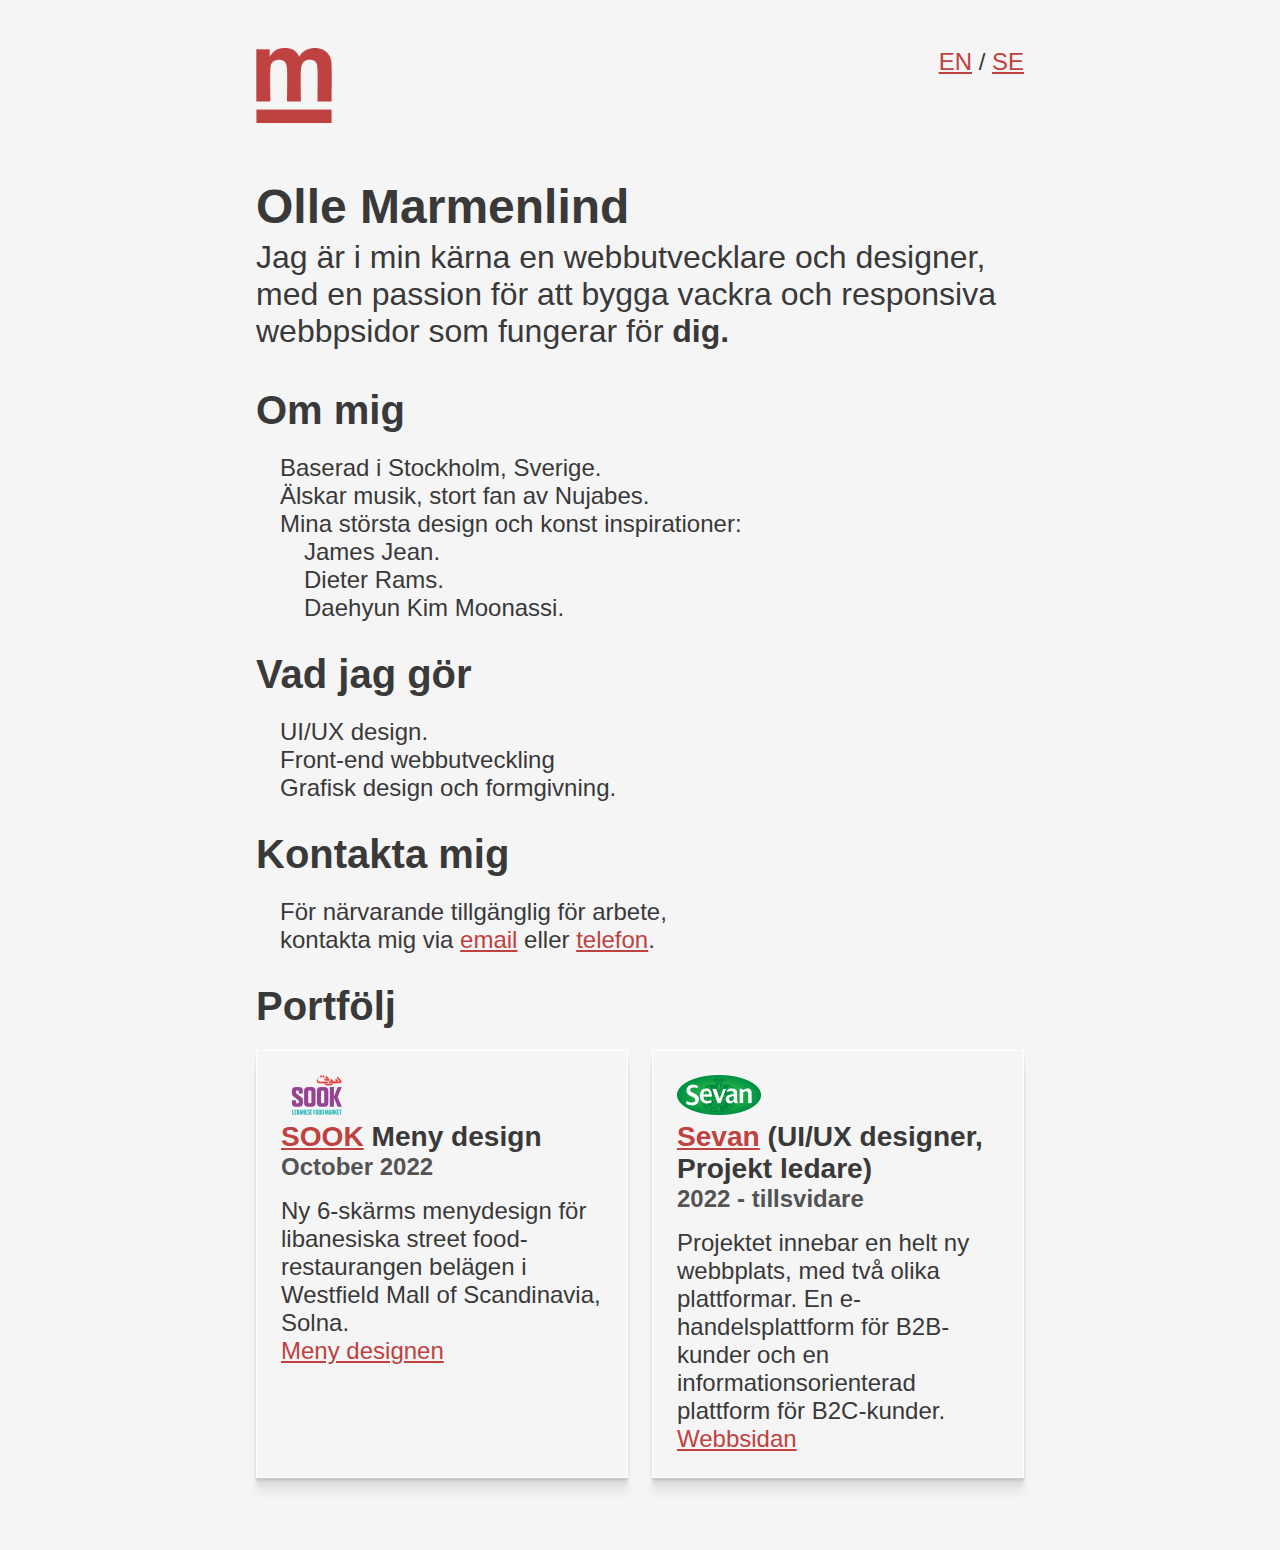
==== index_se.html @ 2637e599 "Update index_se.html" ====
<!DOCTYPE html>
<html lang="en">
<head>
  <meta charset="UTF-8">
  <meta http-equiv="X-UA-Compatible" content="IE=edge">
  <meta name="viewport" content="width=device-width, initial-scale=1.0">
  <title>Marmenlind</title>
  <meta name="desription" content="I’m a front end developer and designer a heart, with a passion to build beautiful and responsive
  websites that work for *you*">
  <meta name="author" content="Olle Marmenlind">
  <link rel="stylesheet" href="style.css">
  <link rel="icon" href="/marmeno-logo-50px.png">

  <!-- Google Tag Manager -->
<script>(function(w,d,s,l,i){w[l]=w[l]||[];w[l].push({'gtm.start':
  new Date().getTime(),event:'gtm.js'});var f=d.getElementsByTagName(s)[0],
  j=d.createElement(s),dl=l!='dataLayer'?'&l='+l:'';j.async=true;j.src=
  'https://www.googletagmanager.com/gtm.js?id='+i+dl;f.parentNode.insertBefore(j,f);
  })(window,document,'script','dataLayer','GTM-N53RNCM');</script>
  <!-- End Google Tag Manager -->

</head>
<body>

  <!-- Google Tag Manager (noscript) -->
<noscript><iframe src="https://www.googletagmanager.com/ns.html?id=GTM-N53RNCM"
  height="0" width="0" style="display:none;visibility:hidden"></iframe></noscript>
  <!-- End Google Tag Manager (noscript) -->
  
  <div class="wrapper">
    <div class="header">
      <a href="index.html">
        <img src="marmeno-logo.png" alt="marmenlind-logo" height="75px">
      </a>
      <p><a href="index.html">EN</a> / <a href="index_se.html">SE</a></p>
    </div>

    <div class="mainContent">
      <section class="intro">
        <h1>Olle Marmenlind</h1>
        <p>Jag är i min kärna en webbutvecklare och designer, med en passion för att bygga vackra och responsiva webbpsidor som fungerar för <b>dig.</b></p>
      </section>

      <section class="aboutMe">
        <h2>Om mig</h2>
        <ul>
          <li>Baserad i Stockholm, Sverige.</li>
          <li>Älskar musik, stort fan av Nujabes.</li>
          <li>Mina största design och konst inspirationer:
            <ul>
              <li>James Jean.</li>
              <li>Dieter Rams.</li>
              <li>Daehyun Kim Moonassi.</li>
            </ul>
          </li>
        </ul>
      </section>

      <section>
        <h2>Vad jag gör</h2>
        <ul>
          <li>UI/UX design.</li>
          <li>Front-end webbutveckling</li>
          <li>Grafisk design och formgivning.</li>
        </ul>
      </section>

      <section>
        <h2>Kontakta mig</h2>
          <ul>
            <li>
              <p>För närvarande tillgänglig för arbete,<br>
              kontakta mig via <a href=mailto:ollemarmenlind02@gmail.com>email</a> eller <a href="tel:+46724263799">telefon</a>.</p>
            </li>
        </ul>
      </section>

      <section>
        <h2>Portfölj</h2>
        <ul class="cards">
          <li class="card">
            <span>
              <a href="sook.html"><img src="/sook.png" alt="sook-logo" height="40px"></a>
              <h3><a href="sook.html">SOOK</a> Meny design</h3>
              <h4>October 2022</h4>
            </span>
              <p>
                Ny 6-skärms menydesign för libanesiska street food-restaurangen belägen i Westfield Mall of Scandinavia, Solna.
                <br>
                <a href="sook_se.html">Meny designen</a>
              </p>
          </li>
          <li class="card">
              <span>
                <a href="https://sevan.se"><img src="/sevan.png" alt="Sevan-logo" height="40px"></a>
                <h3><a href="https://sevan.se" target="_blank">Sevan</a> (UI/UX designer, Projekt ledare)</h3>
                <h4>2022 - tillsvidare</h4>
              </span>
                <p>
                  Projektet innebar en helt ny webbplats, med två olika plattformar. En e-handelsplattform för B2B-kunder och en informationsorienterad plattform för B2C-kunder.
                  <br>
                  <a href="https://www.sevan.se" target="_blank">Webbsidan</a>
                </p>
          </li>
        </ul>
      </section>
    </div>

  </div>
</body>
</html>
---- style.css ----
:root {
  --red: #BF4140;
  --white: #F5F5F5;
  --dark-grey: #39393A;
  --light-grey: #535353;
  --body-padding:1.5rem;
  --color--background:var(--white);
  --color--primary:var(--red);
  --color--text:var(--dark-grey);
  --font-family--primary: Helvetica, Arial, sans-serif;
  --breakpoint-large:64rem;
  --breakpoint-medium:48rem;
  --breakpoint-medium-large:56rem;
  --breakpoint-small:30rem;
  --breakpoint-small-medium:38rem
}

* {
  font-family: var(--font-family--primary);
  color: var(--dark-grey);
  margin: 0;
}

body,
html {
 margin:0;
 padding:0
}

ul,ol { list-style: none; }

html {
  background-color: var(--color--background);
}

body {
  margin:auto;
  padding:1.5rem;
  padding:var(--body-padding);
 }

@media(min-width:48rem) {
 body {
  --body-padding:3rem
 }
}

h1, h2, h3, h4 {
  margin-top: 0;
  margin-bottom: 1rem;
}

h1 {
  font-size: 3rem;
  line-height: 4rem;
}

h2 {
  font-size: 2.5rem;
  line-height: 3.5rem;
}

ul {
  padding: 0 0 0 1.5rem;
  margin-bottom: 1.5rem;
}

li {
  font-size: 1.5rem;
}

p {
  margin-top: 0;
  margin-bottom: 1.5rem;
  font-size: 1.5rem;
}

a {
  color: var(--red);
}

.wrapper {
  margin:auto;
  max-width:48rem;
  max-width:var(--breakpoint-medium);
}

.header {
  display: flex;
  justify-content: space-between;
}


.header > a > img {
  margin-bottom: 3rem;
}

.intro {
  margin-bottom: 2rem;
}

.intro > h1 {
  margin-bottom: 0rem;
}

.intro > p {
  font-size: 2rem;
}

.cards {
  list-style: none;
  padding: 0;
  display: grid;
  grid-template-columns: 1fr;
  gap: 1.5rem;
}

@media(min-width:38rem) {
  .cards {
   grid-template-columns:1fr 1fr;
   gap: 1.5rem;
  }
 }

.card {
  border:1px solid #fff;
  border-radius:.375rem;
  border-radius:calc(var(--line-height)*0.25);
  box-shadow:0 2px 1px rgba(0,0,0,.05),0 4px 2px rgba(0,0,0,.05),0 8px 4px rgba(0,0,0,.05),0 16px 8px rgba(0,0,0,.05);
  padding:1.5rem;
}

.cards p {
  margin: 0;
}


.card > span > h3 {
  margin-bottom: 0 !important;
}

.card > span > h4 {
  color: var(--light-grey);
}

.menuCards {
  list-style: none;
  padding: 0;
  display: flex;
  max-width: 48rem;
  flex-wrap: wrap;
  justify-content: center;
  row-gap: 1.5rem;
}

@media(min-width:38rem) {
  .menuCards {
   
   gap: 1.5rem;
  }
 }

 .menuCards > li {
  flex-grow: 1;
  width: 15rem;
  display: flex;
  justify-content: center;
 }

 .menuCards img {
  max-width: 100%;
  max-height: 100%;
  object-fit: contain;
 }
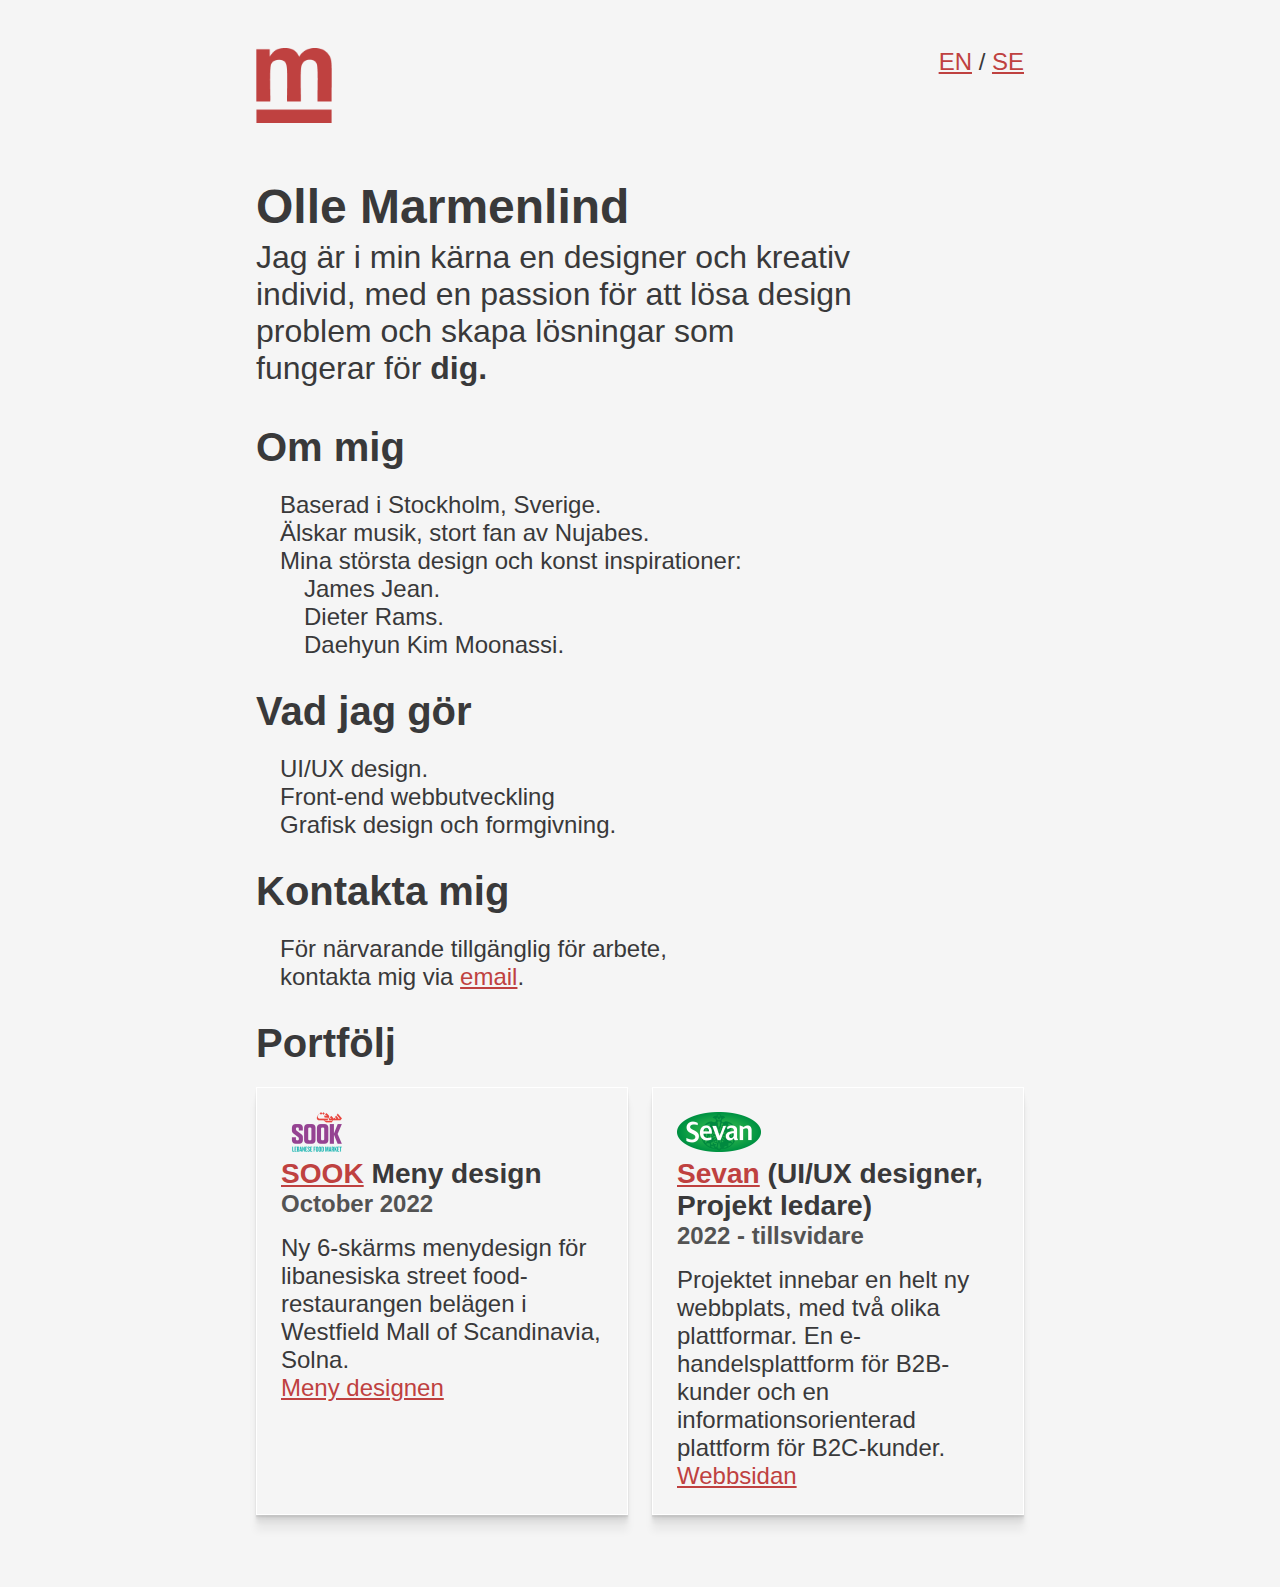
==== commit 875f6770: "update intro" ====
--- a/index_se.html
+++ b/index_se.html
@@ -38,7 +38,7 @@
     <div class="mainContent">
       <section class="intro">
         <h1>Olle Marmenlind</h1>
-        <p>Jag är i min kärna en webbutvecklare och designer, med en passion för att bygga vackra och responsiva webbpsidor som fungerar för <b>dig.</b></p>
+        <p>Jag är i min kärna en designer och kreativ individ, med en passion för att lösa design problem och skapa lösningar som fungerar för <b>dig.</b></p>
       </section>
 
       <section class="aboutMe">
@@ -70,7 +70,7 @@
           <ul>
             <li>
               <p>För närvarande tillgänglig för arbete,<br>
-              kontakta mig via <a href=mailto:ollemarmenlind02@gmail.com>email</a> eller <a href="tel:+46724263799">telefon</a>.</p>
+              kontakta mig via <a href=mailto:ollemarmenlind02@gmail.com>email</a>.</p>
             </li>
         </ul>
       </section>
--- a/style.css
+++ b/style.css
@@ -97,6 +97,7 @@
 
 .intro {
   margin-bottom: 2rem;
+  max-width: 600px;
 }
 
 .intro > h1 {
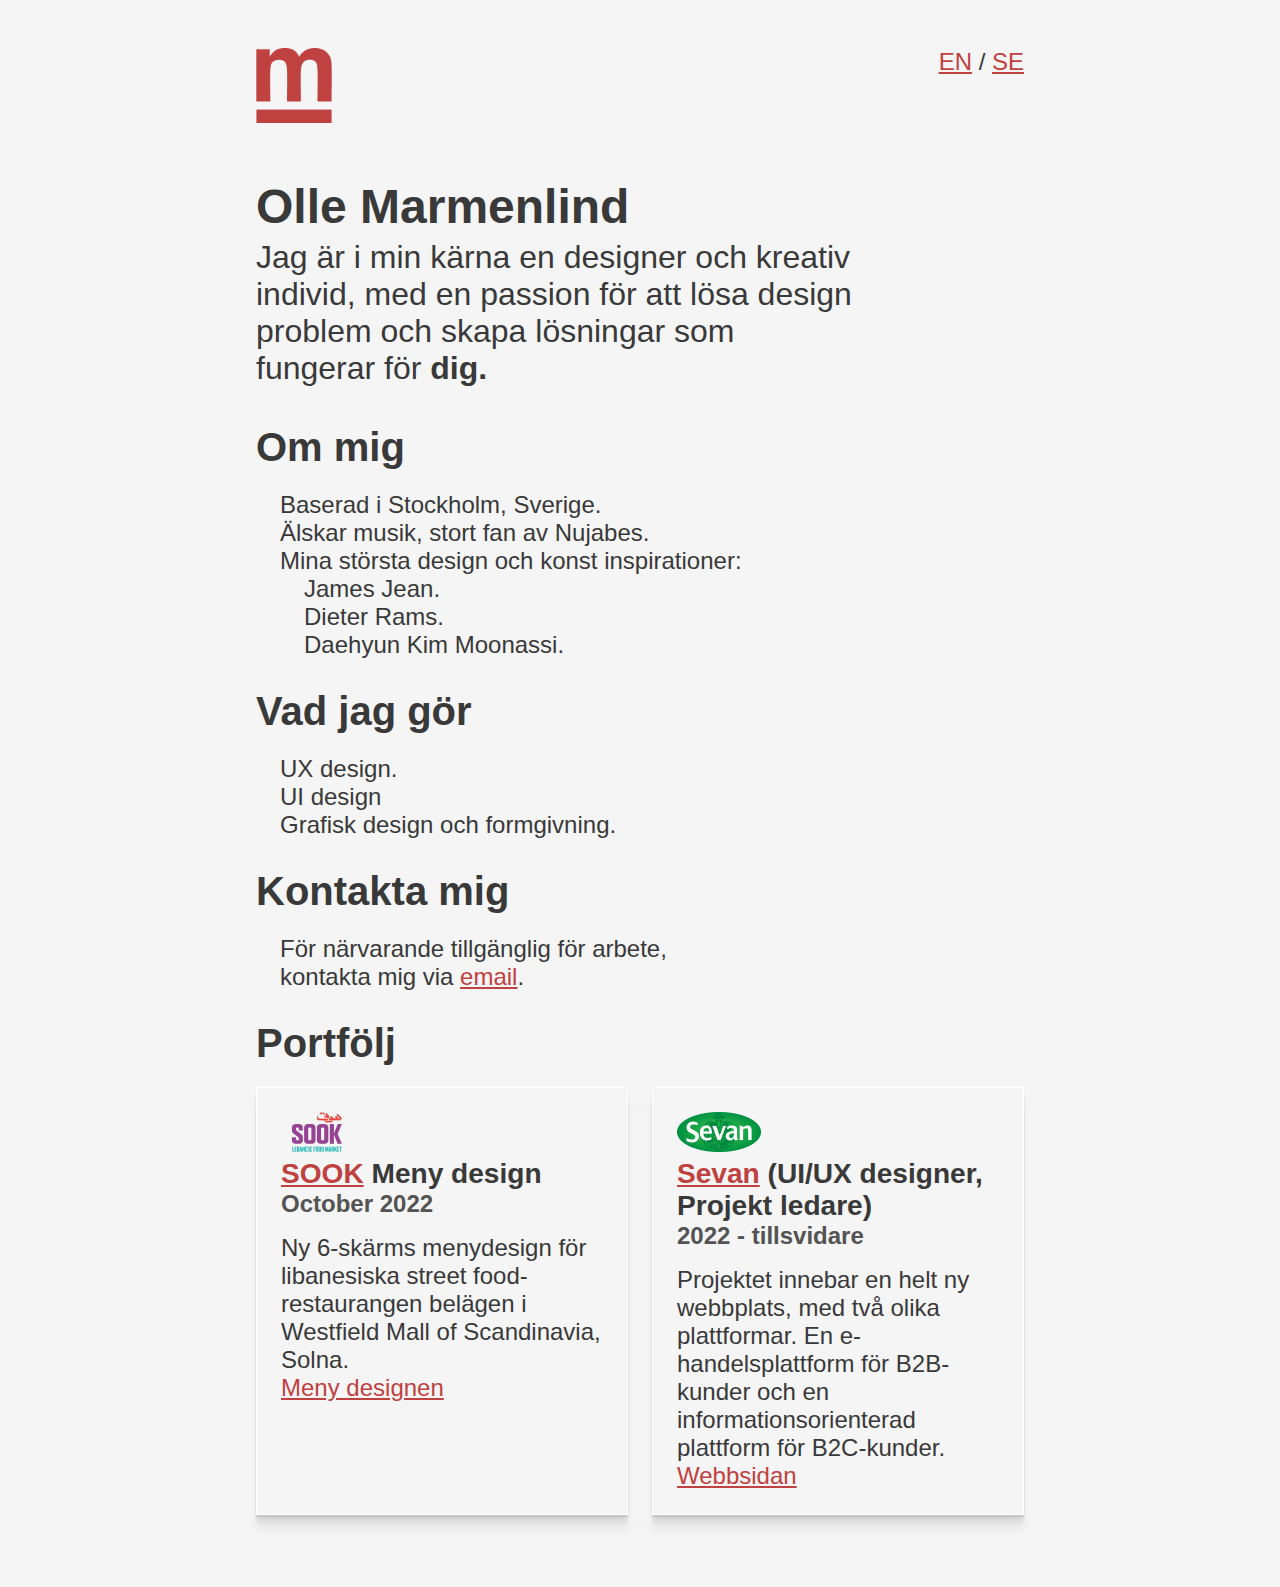
==== commit 2cb42e50: "update" ====
--- a/index_se.html
+++ b/index_se.html
@@ -59,8 +59,8 @@
       <section>
         <h2>Vad jag gör</h2>
         <ul>
-          <li>UI/UX design.</li>
-          <li>Front-end webbutveckling</li>
+          <li>UX design.</li>
+          <li>UI design</li>
           <li>Grafisk design och formgivning.</li>
         </ul>
       </section>
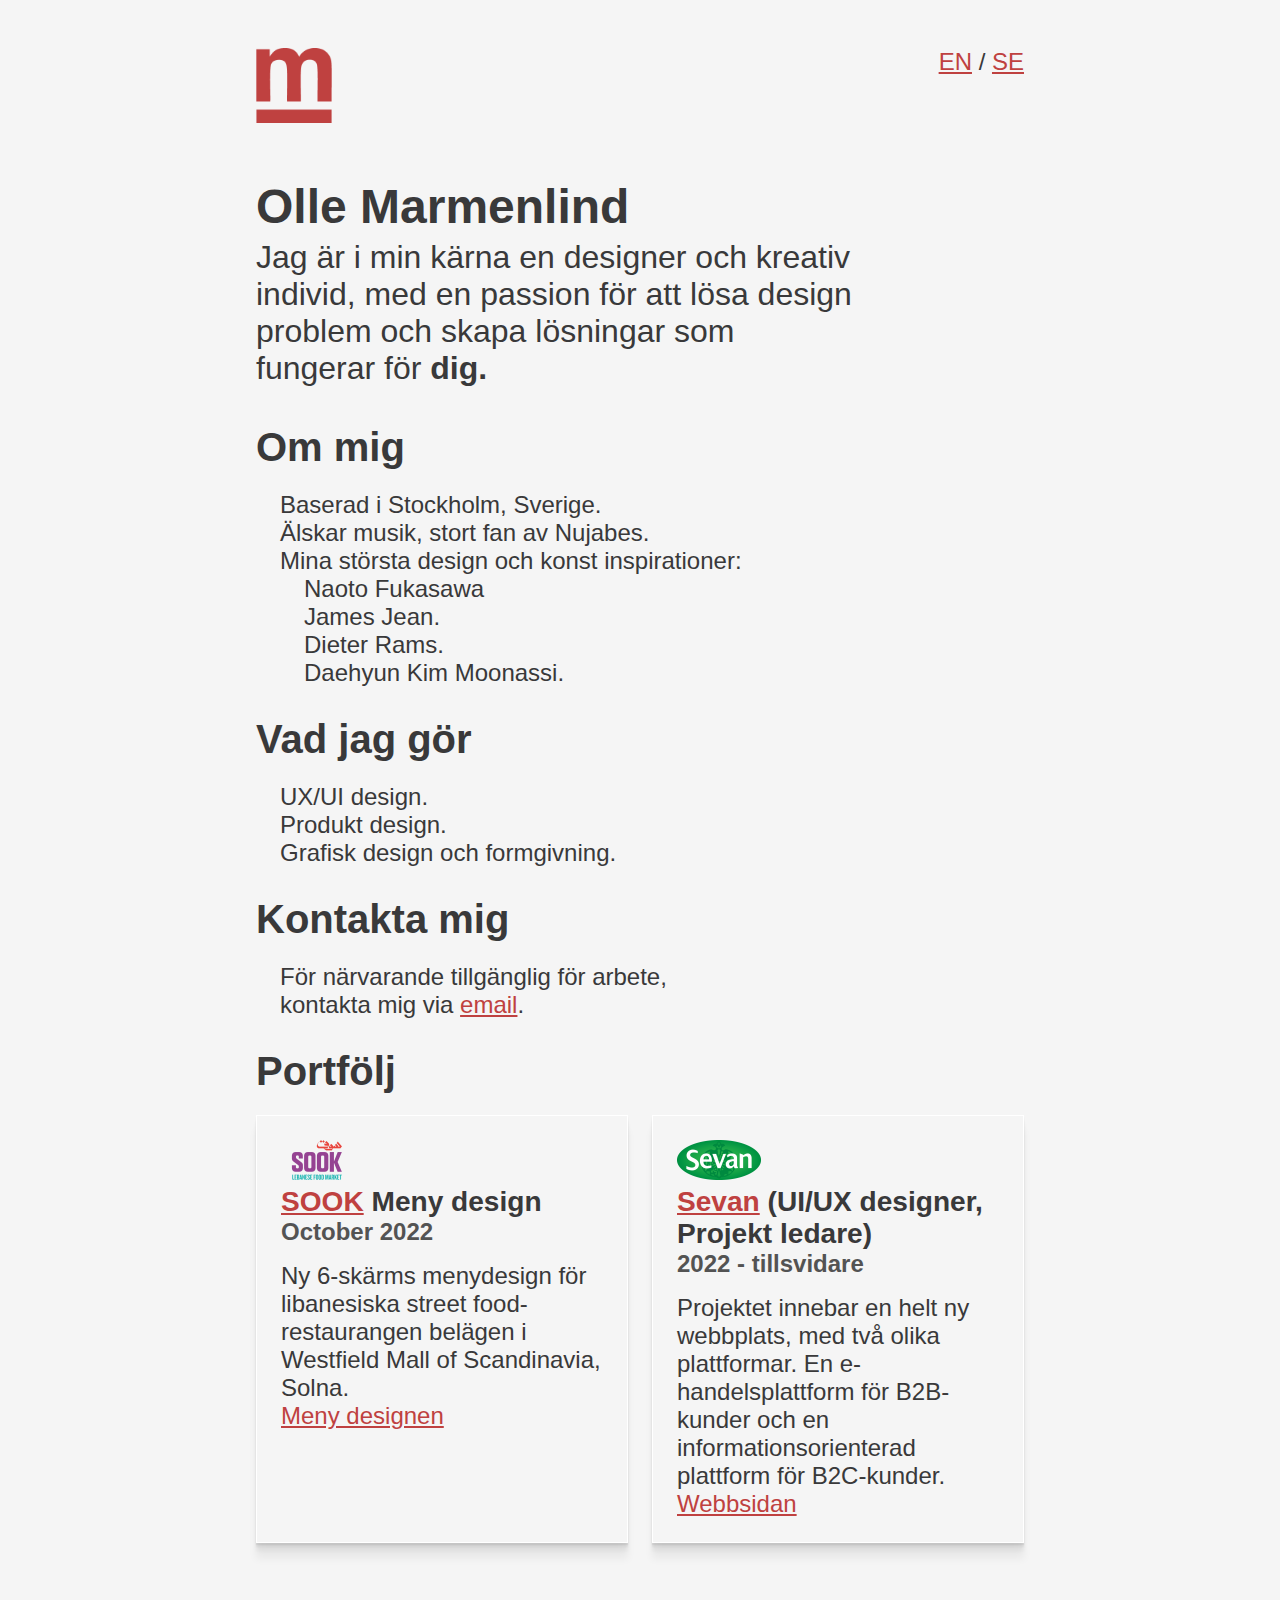
==== commit d67e2e2e: "update" ====
--- a/index_se.html
+++ b/index_se.html
@@ -48,6 +48,7 @@
           <li>Älskar musik, stort fan av Nujabes.</li>
           <li>Mina största design och konst inspirationer:
             <ul>
+              <li>Naoto Fukasawa</li>
               <li>James Jean.</li>
               <li>Dieter Rams.</li>
               <li>Daehyun Kim Moonassi.</li>
@@ -59,8 +60,8 @@
       <section>
         <h2>Vad jag gör</h2>
         <ul>
-          <li>UX design.</li>
-          <li>UI design</li>
+          <li>UX/UI design.</li>
+          <li>Produkt design.</li>
           <li>Grafisk design och formgivning.</li>
         </ul>
       </section>
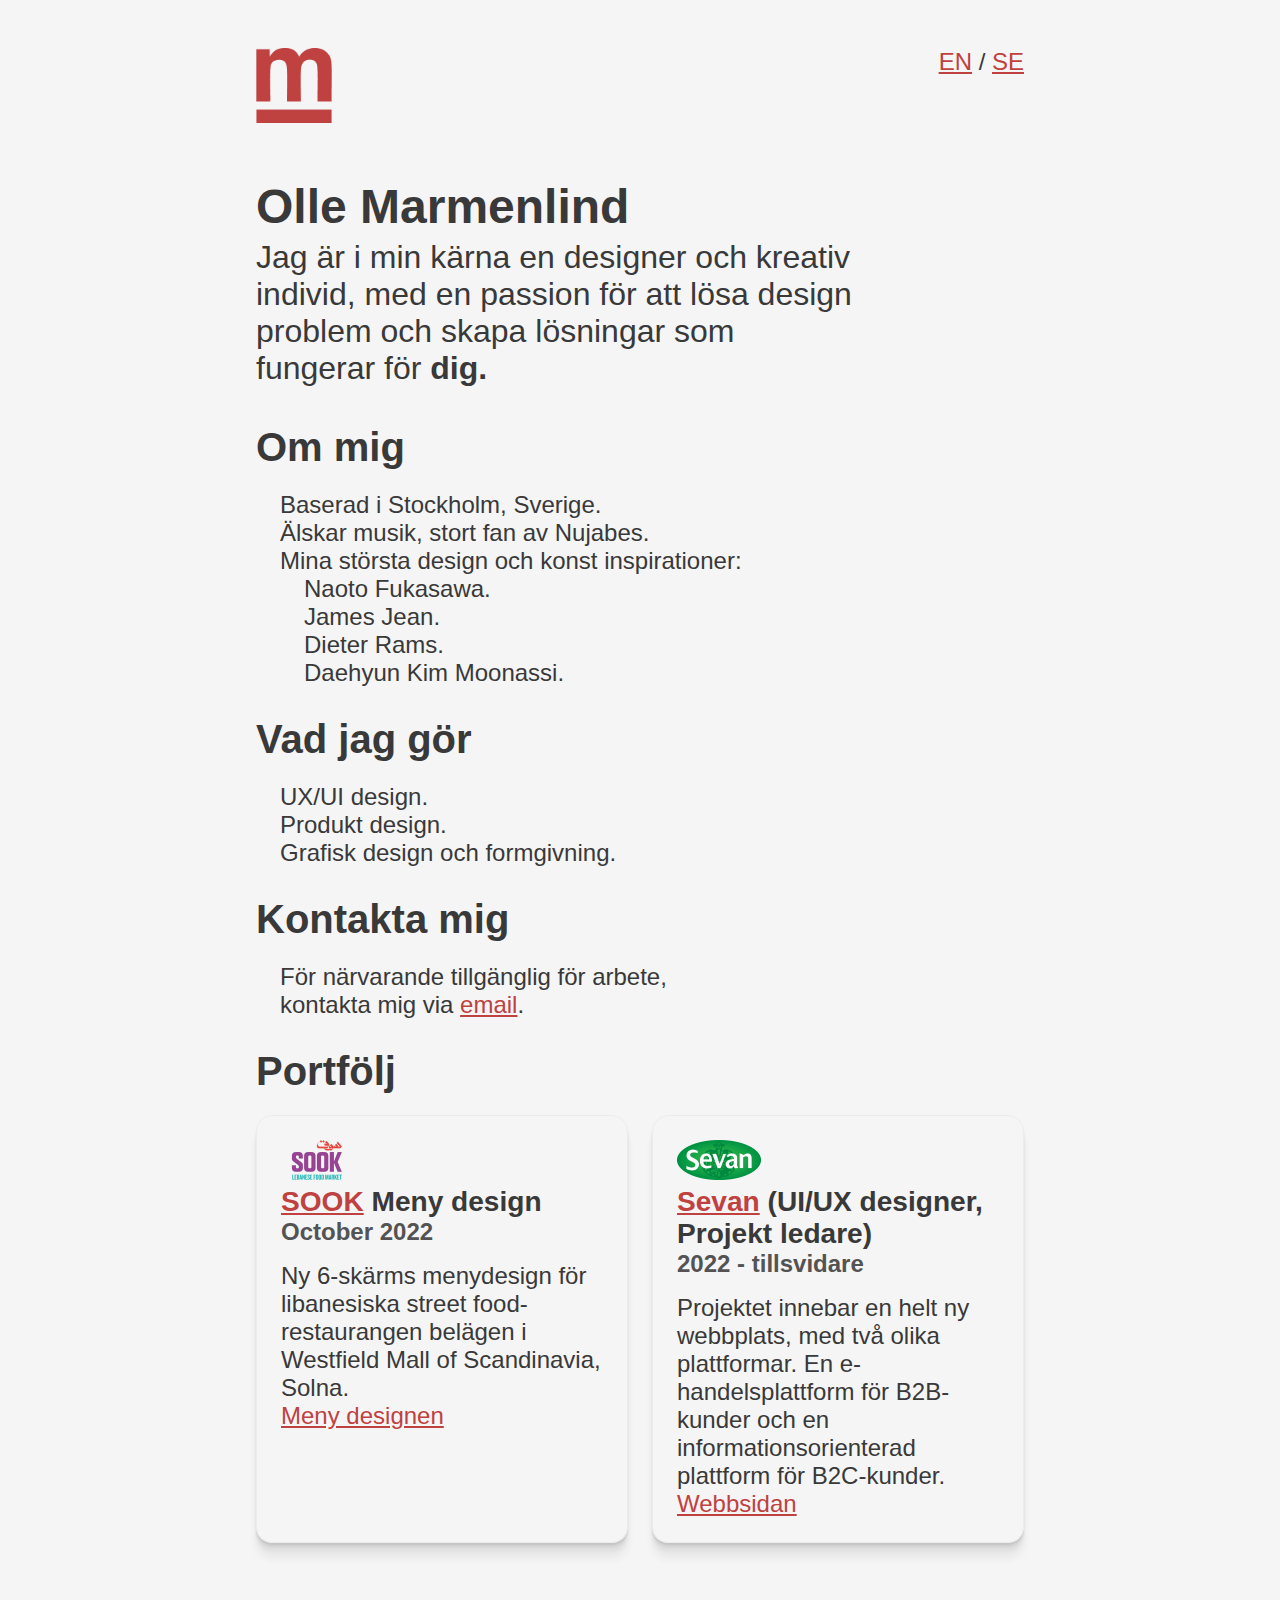
==== commit c4da2733: "update" ====
--- a/index_se.html
+++ b/index_se.html
@@ -48,7 +48,7 @@
           <li>Älskar musik, stort fan av Nujabes.</li>
           <li>Mina största design och konst inspirationer:
             <ul>
-              <li>Naoto Fukasawa</li>
+              <li>Naoto Fukasawa.</li>
               <li>James Jean.</li>
               <li>Dieter Rams.</li>
               <li>Daehyun Kim Moonassi.</li>
--- a/style.css
+++ b/style.css
@@ -124,9 +124,8 @@
  }
 
 .card {
-  border:1px solid #fff;
-  border-radius:.375rem;
-  border-radius:calc(var(--line-height)*0.25);
+  border:1px solid #0000000a;
+  border-radius: 1rem;
   box-shadow:0 2px 1px rgba(0,0,0,.05),0 4px 2px rgba(0,0,0,.05),0 8px 4px rgba(0,0,0,.05),0 16px 8px rgba(0,0,0,.05);
   padding:1.5rem;
 }
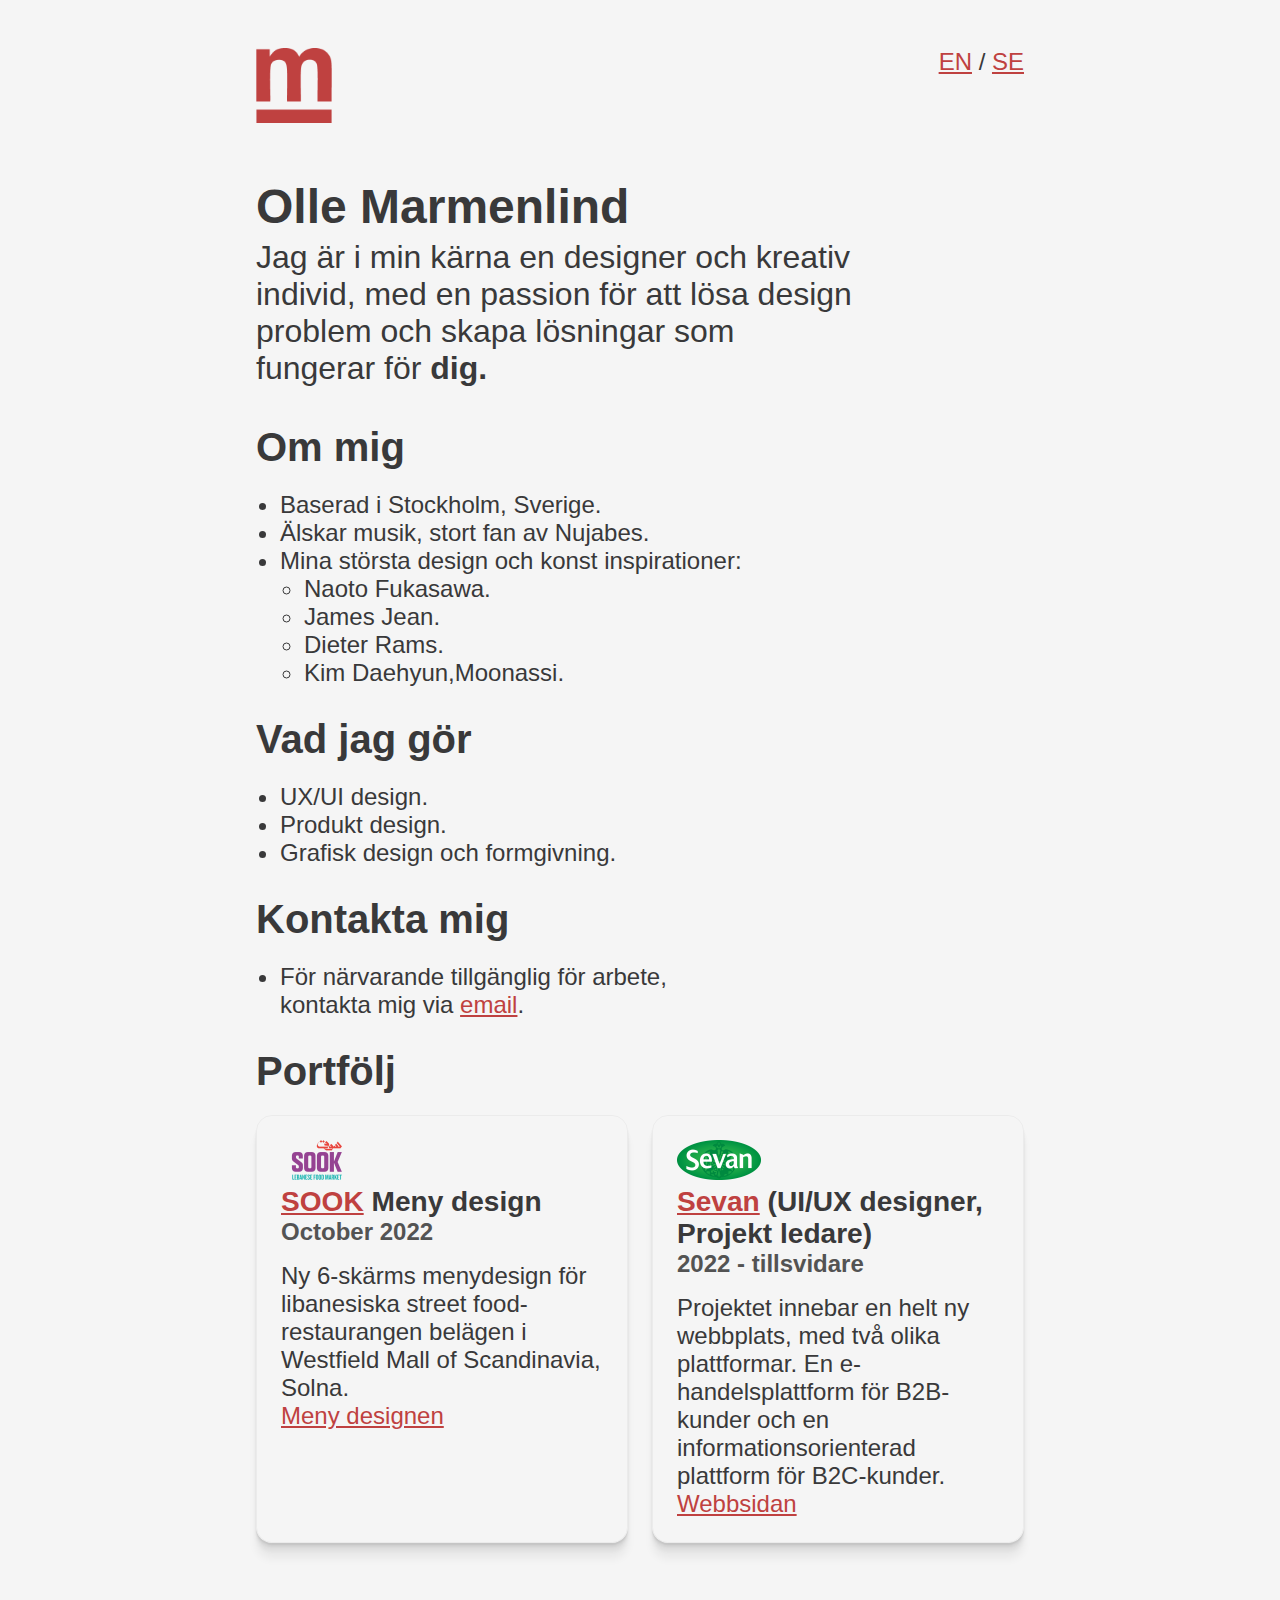
==== commit 78edac09: "ssa" ====
--- a/index_se.html
+++ b/index_se.html
@@ -51,7 +51,7 @@
               <li>Naoto Fukasawa.</li>
               <li>James Jean.</li>
               <li>Dieter Rams.</li>
-              <li>Daehyun Kim Moonassi.</li>
+              <li>Kim Daehyun,Moonassi.</li>
             </ul>
           </li>
         </ul>
--- a/style.css
+++ b/style.css
@@ -27,7 +27,6 @@
  padding:0
 }
 
-ul,ol { list-style: none; }
 
 html {
   background-color: var(--color--background);
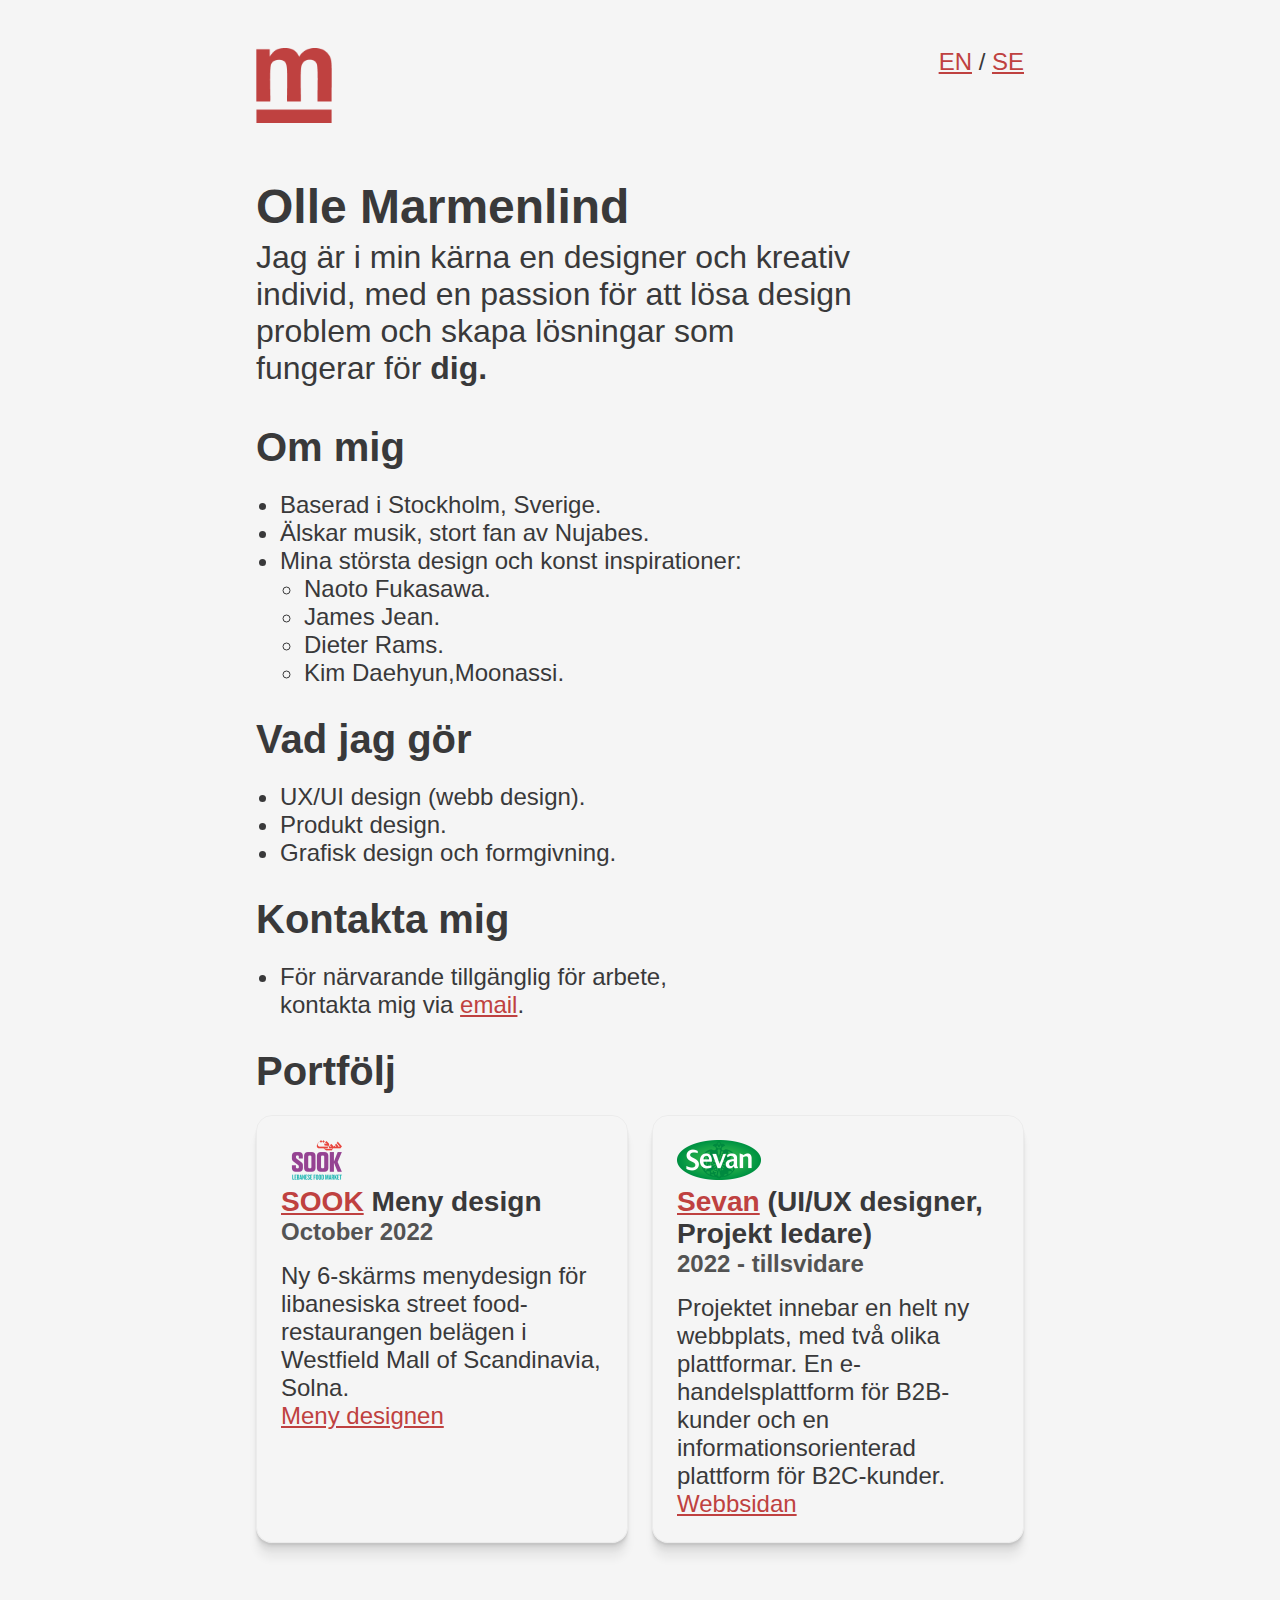
==== commit a2316ad4: "update" ====
--- a/index_se.html
+++ b/index_se.html
@@ -60,7 +60,7 @@
       <section>
         <h2>Vad jag gör</h2>
         <ul>
-          <li>UX/UI design.</li>
+          <li>UX/UI design (webb design).</li>
           <li>Produkt design.</li>
           <li>Grafisk design och formgivning.</li>
         </ul>
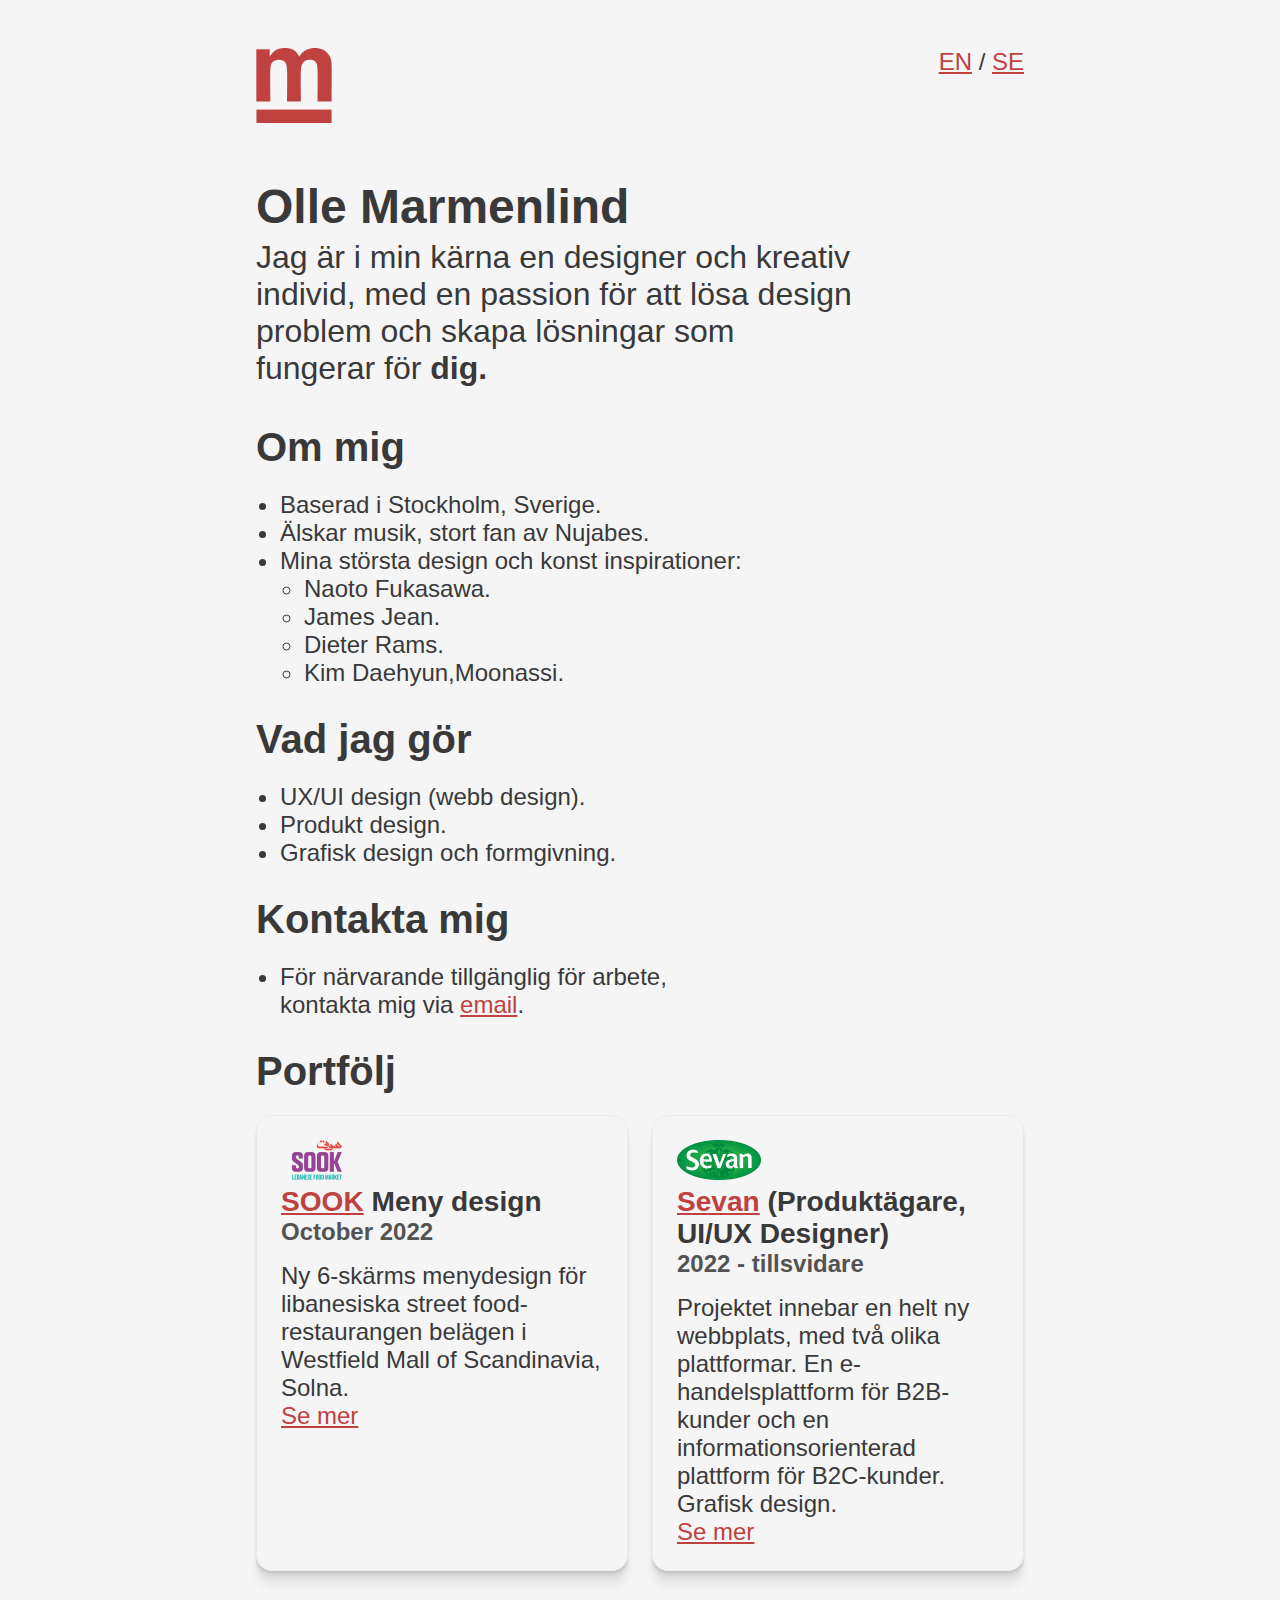
==== commit 130591c3: "ds" ====
--- a/index_se.html
+++ b/index_se.html
@@ -88,19 +88,19 @@
               <p>
                 Ny 6-skärms menydesign för libanesiska street food-restaurangen belägen i Westfield Mall of Scandinavia, Solna.
                 <br>
-                <a href="sook_se.html">Meny designen</a>
+                <a href="sook_se.html">Se mer</a>
               </p>
           </li>
           <li class="card">
               <span>
                 <a href="https://sevan.se"><img src="/sevan.png" alt="Sevan-logo" height="40px"></a>
-                <h3><a href="https://sevan.se" target="_blank">Sevan</a> (UI/UX designer, Projekt ledare)</h3>
+                <h3><a href="https://sevan.se" target="_blank">Sevan</a> (Produktägare, UI/UX Designer)</h3>
                 <h4>2022 - tillsvidare</h4>
               </span>
                 <p>
-                  Projektet innebar en helt ny webbplats, med två olika plattformar. En e-handelsplattform för B2B-kunder och en informationsorienterad plattform för B2C-kunder.
+                  Projektet innebar en helt ny webbplats, med två olika plattformar. En e-handelsplattform för B2B-kunder och en informationsorienterad plattform för B2C-kunder. Grafisk design.
                   <br>
-                  <a href="https://www.sevan.se" target="_blank">Webbsidan</a>
+                  <a href="https://www.sevan.se" target="_blank">Se mer</a>
                 </p>
           </li>
         </ul>
